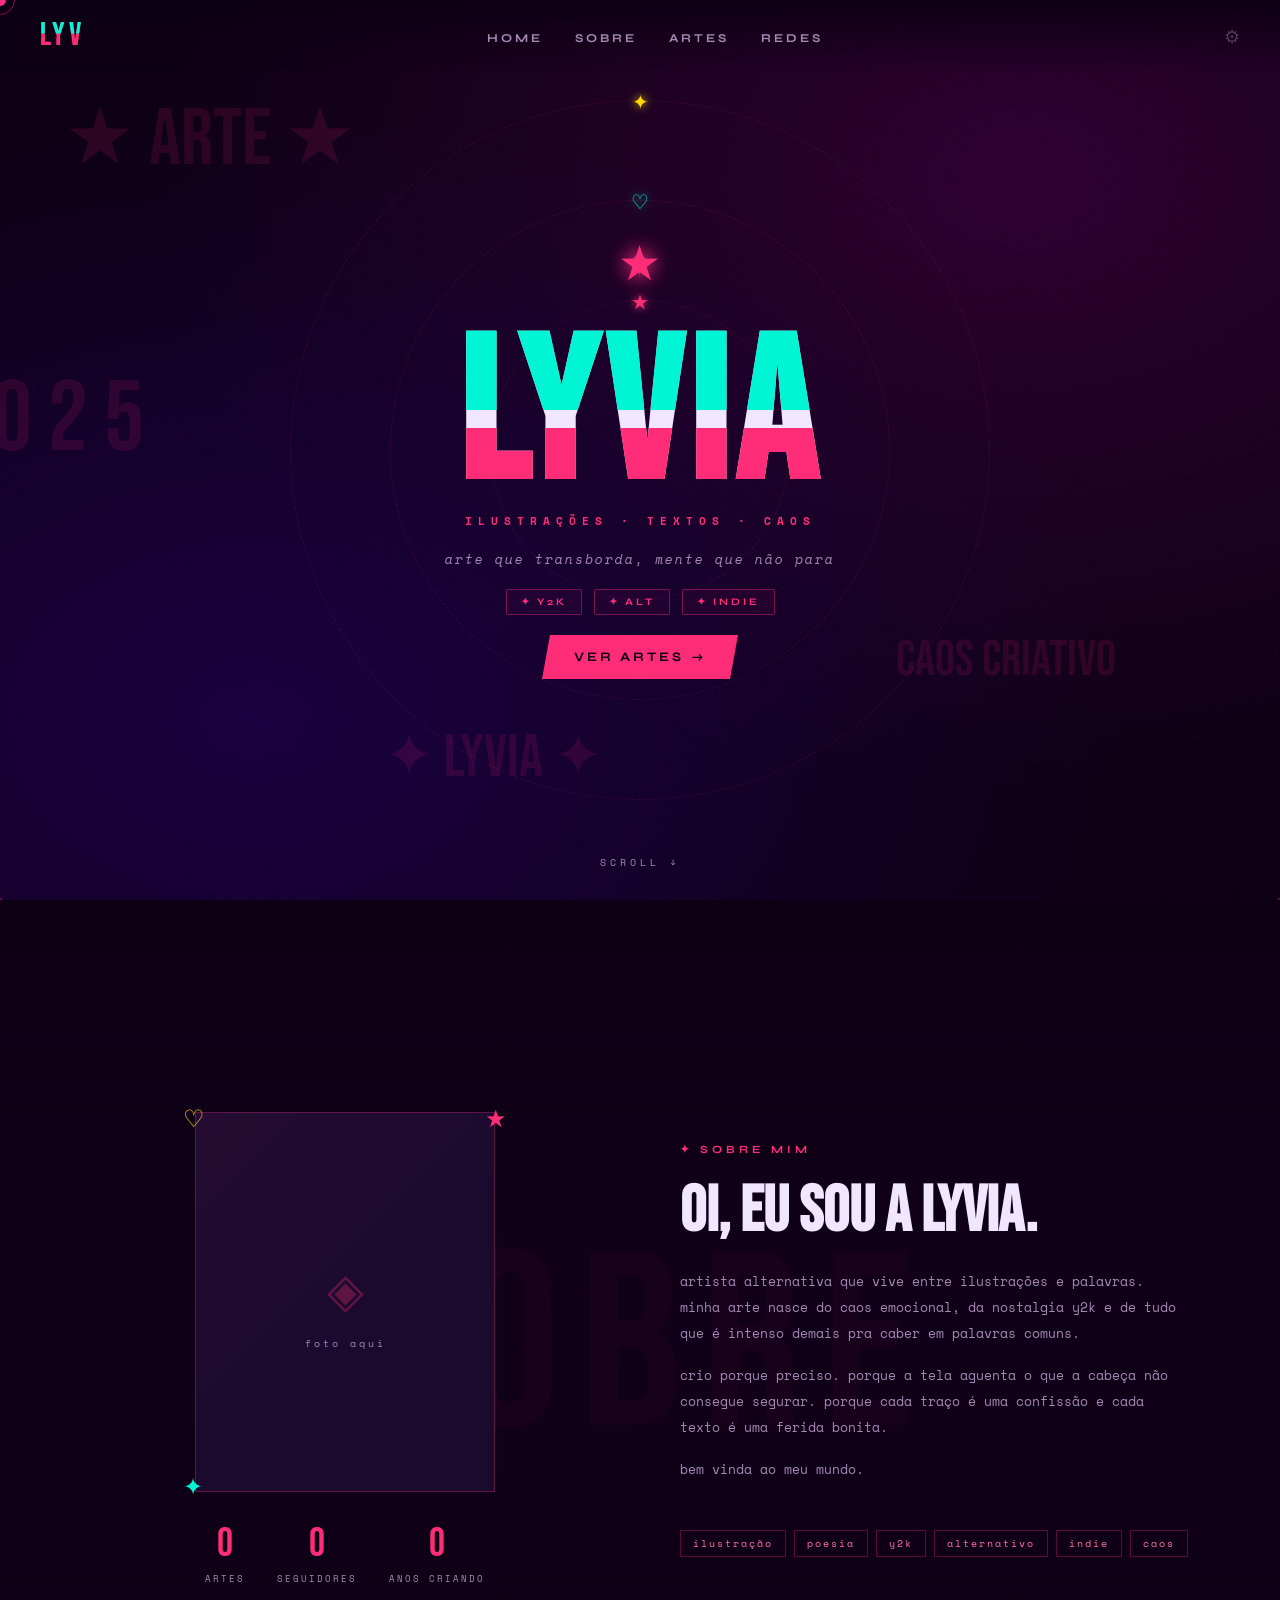
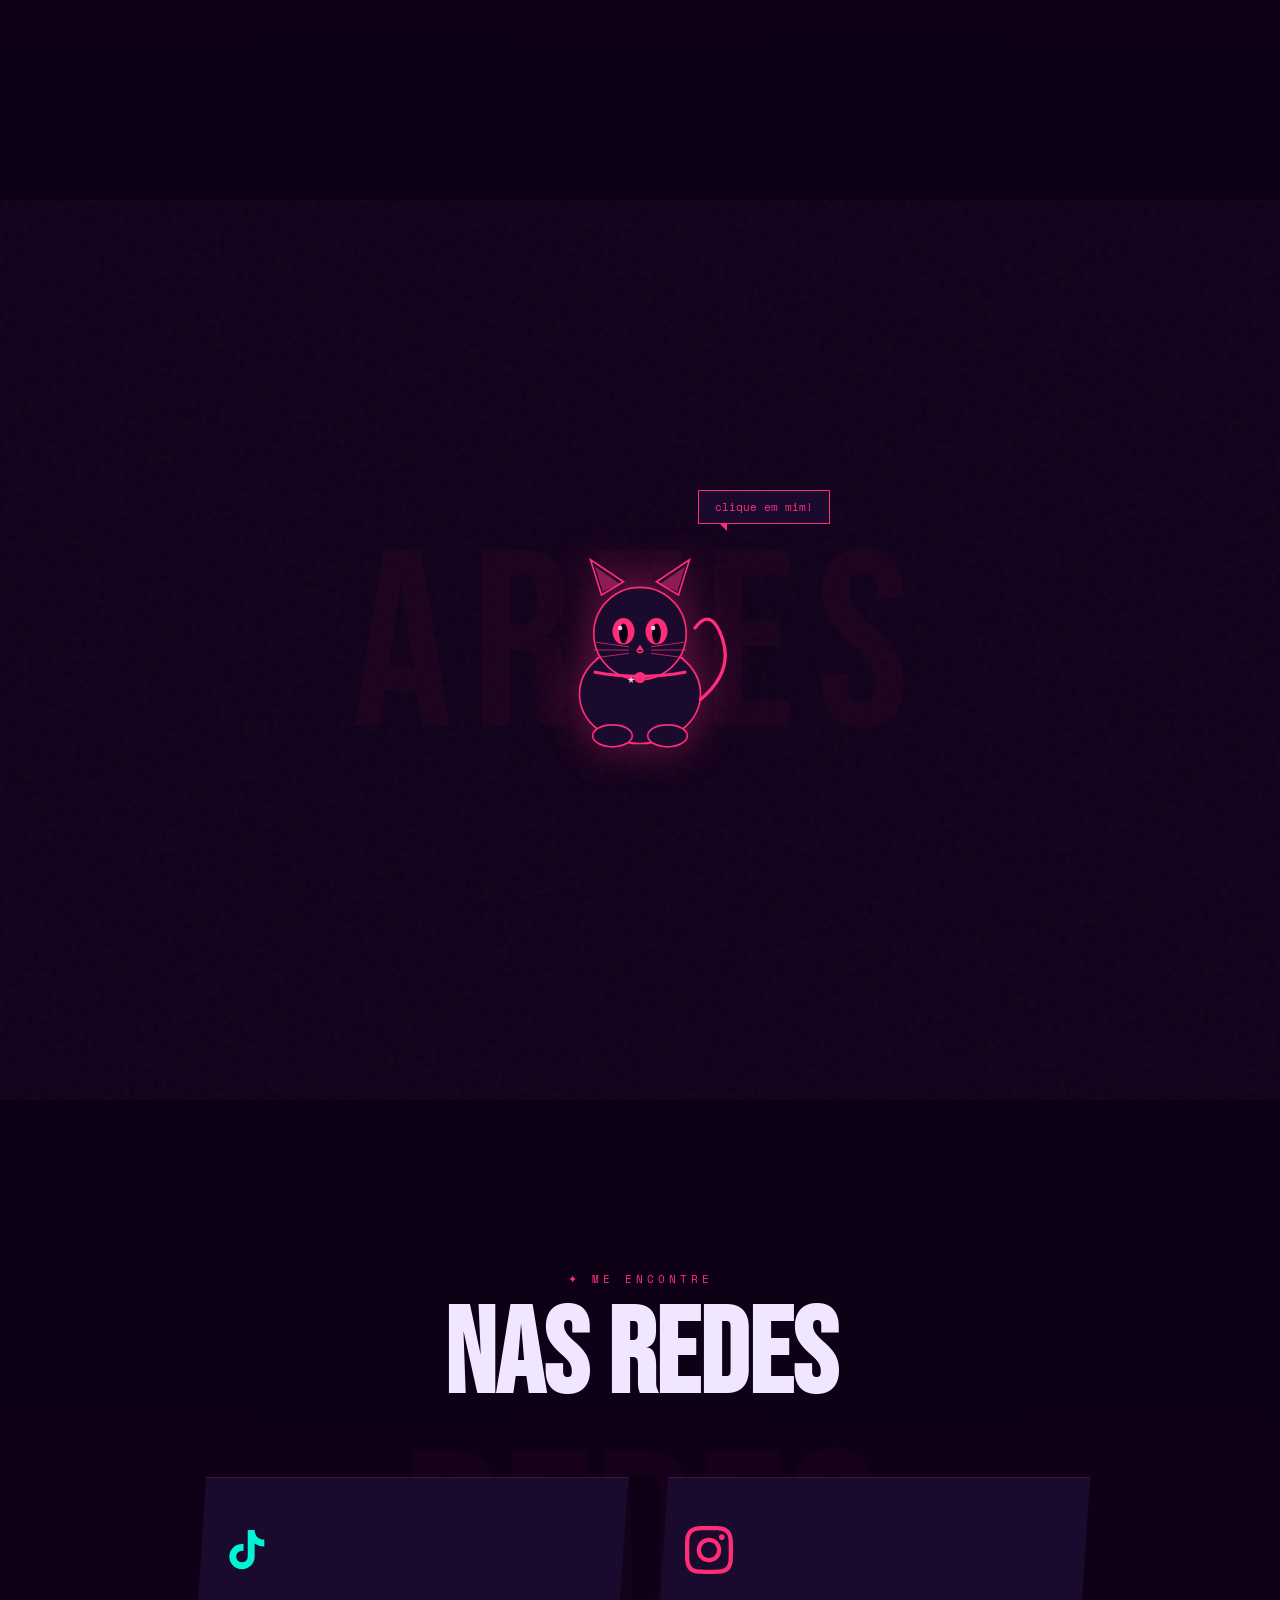
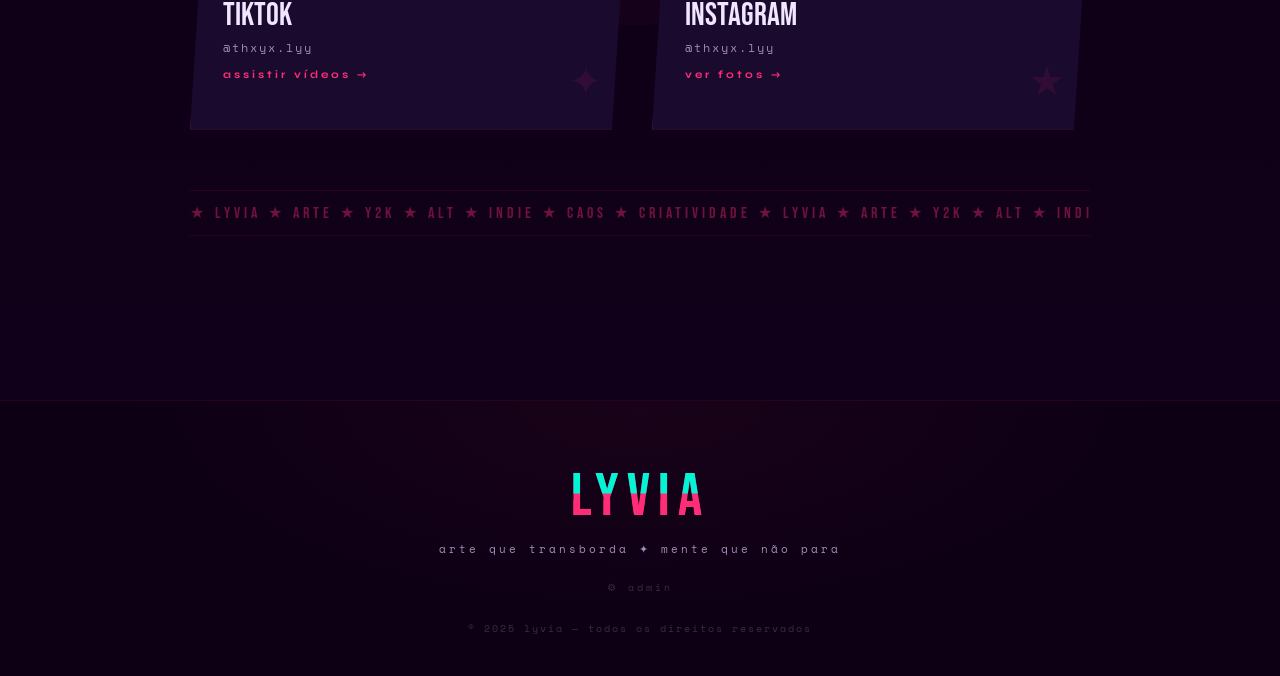
==== index.html @ 0cc4ae51 "Add files via upload" ====
<!DOCTYPE html>
<html lang="pt-BR">
<head>
  <meta charset="UTF-8" />
  <meta name="viewport" content="width=device-width, initial-scale=1.0" />
  <title>LYVIA — arte que sangra</title>
  <link rel="preconnect" href="https://fonts.googleapis.com" />
  <link href="https://fonts.googleapis.com/css2?family=Bebas+Neue&family=Space+Mono:ital,wght@0,400;0,700;1,400&family=Syne:wght@400;700;800&display=swap" rel="stylesheet" />
  <link rel="stylesheet" href="style.css" />
</head>
<body>

<!-- CURSOR CUSTOM -->
<div class="cursor" id="cursor"></div>
<div class="cursor-trail" id="cursorTrail"></div>

<!-- LOADING SCREEN -->
<div class="loader" id="loader">
  <div class="loader-glitch" data-text="LYVIA">LYVIA</div>
  <div class="loader-bar"><div class="loader-fill" id="loaderFill"></div></div>
  <p class="loader-sub">carregando o caos...</p>
</div>

<!-- NAV -->
<nav class="nav" id="nav">
  <a class="nav-logo glitch-text" data-text="LYV" href="#home">LYV</a>
  <ul class="nav-links">
    <li><a href="#home" class="nav-link">HOME</a></li>
    <li><a href="#sobre" class="nav-link">SOBRE</a></li>
    <li><a href="#artes" class="nav-link">ARTES</a></li>
    <li><a href="#redes" class="nav-link">REDES</a></li>
  </ul>
  <a href="admin.html" class="nav-admin">⚙</a>
</nav>

<!-- HOME SECTION -->
<section class="section home" id="home">
  <canvas id="bgCanvas"></canvas>

  <div class="home-noise"></div>

  <div class="floating-text ft1">★ arte ★</div>
  <div class="floating-text ft2">caos criativo</div>
  <div class="floating-text ft3">2 0 2 5</div>
  <div class="floating-text ft4">✦ lyvia ✦</div>

  <div class="home-center">
    <div class="star-3d" id="star3d">
      <div class="star-face f1">★</div>
      <div class="star-face f2">✦</div>
      <div class="star-face f3">✧</div>
      <div class="star-face f4">✩</div>
    </div>
    <h1 class="home-title">
      <span class="ht-line1 glitch-text" data-text="LYVIA">LYVIA</span>
      <span class="ht-sub">ilustrações · textos · caos</span>
    </h1>
    <p class="home-tagline">arte que transborda, mente que não para</p>
    <div class="home-badges">
      <span class="badge">✦ Y2K</span>
      <span class="badge">✦ ALT</span>
      <span class="badge">✦ INDIE</span>
    </div>
    <a href="#artes" class="btn-main">VER ARTES <span>→</span></a>
  </div>

  <!-- 3D orbiting elements -->
  <div class="orbit-system" id="orbitSystem">
    <div class="orbit orbit1">
      <div class="orbit-item oi1">★</div>
    </div>
    <div class="orbit orbit2">
      <div class="orbit-item oi2">♡</div>
    </div>
    <div class="orbit orbit3">
      <div class="orbit-item oi3">✦</div>
    </div>
  </div>

  <div class="scroll-hint">SCROLL ↓</div>
</section>

<!-- SOBRE SECTION -->
<section class="section sobre" id="sobre">
  <div class="sobre-bg-text">SOBRE</div>

  <div class="sobre-container">
    <div class="sobre-img-side">
      <div class="sobre-frame">
        <div class="sobre-photo-placeholder">
          <div class="photo-glitch">
            <div class="pg-line"></div>
            <div class="pg-line"></div>
            <div class="pg-line"></div>
          </div>
          <span class="photo-icon">◈</span>
          <p class="photo-label">foto aqui</p>
        </div>
        <div class="sobre-frame-deco deco1">★</div>
        <div class="sobre-frame-deco deco2">✦</div>
        <div class="sobre-frame-deco deco3">♡</div>
      </div>
      <div class="sobre-stats">
        <div class="stat-item">
          <span class="stat-n" id="statArtes">0</span>
          <span class="stat-l">artes</span>
        </div>
        <div class="stat-item">
          <span class="stat-n" id="statSeguidores">0</span>
          <span class="stat-l">seguidores</span>
        </div>
        <div class="stat-item">
          <span class="stat-n" id="statAnos">0</span>
          <span class="stat-l">anos criando</span>
        </div>
      </div>
    </div>

    <div class="sobre-text-side">
      <div class="sobre-tag">✦ SOBRE MIM</div>
      <h2 class="sobre-title" id="sobreTitle">oi, eu sou a Lyvia.</h2>
      <div class="sobre-content" id="sobreContent">
        <p>artista alternativa que vive entre ilustrações e palavras. minha arte nasce do caos emocional, da nostalgia y2k e de tudo que é intenso demais pra caber em palavras comuns.</p>
        <p>crio porque preciso. porque a tela aguenta o que a cabeça não consegue segurar. porque cada traço é uma confissão e cada texto é uma ferida bonita.</p>
        <p>bem vinda ao meu mundo.</p>
      </div>

      <div class="sobre-tags-list">
        <span class="sobre-tag-item">ilustração</span>
        <span class="sobre-tag-item">poesia</span>
        <span class="sobre-tag-item">y2k</span>
        <span class="sobre-tag-item">alternativo</span>
        <span class="sobre-tag-item">indie</span>
        <span class="sobre-tag-item">caos</span>
      </div>
    </div>
  </div>
</section>

<!-- ARTES SECTION -->
<section class="section artes" id="artes">
  <div class="artes-noise"></div>

  <!-- CAT GATE -->
  <div class="cat-gate" id="catGate">
    <div class="cat-bg-text">ARTES</div>
    <div class="cat-scene">
      <div class="cat-wrapper" id="catWrapper">
        <!-- 3D CAT SVG -->
        <div class="cat-3d" id="cat3d">
          <svg class="cat-svg" viewBox="0 0 200 200" fill="none" xmlns="http://www.w3.org/2000/svg">
            <!-- Body -->
            <ellipse cx="100" cy="140" rx="55" ry="45" fill="#1a0a2e" stroke="#ff2d78" stroke-width="1.5"/>
            <!-- Head -->
            <circle cx="100" cy="85" r="42" fill="#1a0a2e" stroke="#ff2d78" stroke-width="1.5"/>
            <!-- Left ear -->
            <polygon points="65,50 55,18 85,38" fill="#1a0a2e" stroke="#ff2d78" stroke-width="1.5"/>
            <polygon points="66,47 59,24 82,40" fill="#ff2d78" opacity="0.5"/>
            <!-- Right ear -->
            <polygon points="135,50 145,18 115,38" fill="#1a0a2e" stroke="#ff2d78" stroke-width="1.5"/>
            <polygon points="134,47 141,24 118,40" fill="#ff2d78" opacity="0.5"/>
            <!-- Eyes -->
            <ellipse cx="85" cy="83" rx="10" ry="12" fill="#ff2d78"/>
            <ellipse cx="115" cy="83" rx="10" ry="12" fill="#ff2d78"/>
            <ellipse cx="85" cy="85" rx="4" ry="9" fill="#0d0014"/>
            <ellipse cx="115" cy="85" rx="4" ry="9" fill="#0d0014"/>
            <circle cx="82" cy="80" r="2" fill="white" opacity="0.8"/>
            <circle cx="112" cy="80" r="2" fill="white" opacity="0.8"/>
            <!-- Nose -->
            <polygon points="100,95 97,100 103,100" fill="#ff2d78"/>
            <!-- Mouth -->
            <path d="M97,100 Q100,105 103,100" stroke="#ff2d78" stroke-width="1.5" fill="none"/>
            <!-- Whiskers left -->
            <line x1="60" y1="93" x2="90" y2="97" stroke="#ff2d78" stroke-width="1" opacity="0.7"/>
            <line x1="58" y1="100" x2="90" y2="100" stroke="#ff2d78" stroke-width="1" opacity="0.7"/>
            <line x1="60" y1="107" x2="90" y2="103" stroke="#ff2d78" stroke-width="1" opacity="0.7"/>
            <!-- Whiskers right -->
            <line x1="140" y1="93" x2="110" y2="97" stroke="#ff2d78" stroke-width="1" opacity="0.7"/>
            <line x1="142" y1="100" x2="110" y2="100" stroke="#ff2d78" stroke-width="1" opacity="0.7"/>
            <line x1="140" y1="107" x2="110" y2="103" stroke="#ff2d78" stroke-width="1" opacity="0.7"/>
            <!-- Paws -->
            <ellipse cx="75" cy="178" rx="18" ry="10" fill="#1a0a2e" stroke="#ff2d78" stroke-width="1.5"/>
            <ellipse cx="125" cy="178" rx="18" ry="10" fill="#1a0a2e" stroke="#ff2d78" stroke-width="1.5"/>
            <!-- Tail -->
            <path d="M155,145 Q185,120 175,90 Q165,60 150,80" stroke="#ff2d78" stroke-width="3" fill="none" stroke-linecap="round"/>
            <!-- Collar -->
            <path d="M58,120 Q100,128 142,120" stroke="#ff2d78" stroke-width="3" fill="none"/>
            <circle cx="100" cy="125" r="5" fill="#ff2d78"/>
            <!-- Star decoration -->
            <text x="88" y="130" fill="white" font-size="8" opacity="0.8">★</text>
          </svg>
          <!-- Glow rings -->
          <div class="cat-glow-ring r1"></div>
          <div class="cat-glow-ring r2"></div>
        </div>

        <div class="cat-speech" id="catSpeech">
          <span>clique em mim!</span>
        </div>
      </div>

      <div class="cat-particles" id="catParticles"></div>
    </div>

    <!-- Options popup -->
    <div class="cat-options" id="catOptions">
      <button class="cat-opt-btn" onclick="showGallery('ilustracoes')">
        <span class="cob-icon">🎨</span>
        <span class="cob-label">ILUSTRAÇÕES</span>
      </button>
      <button class="cat-opt-btn" onclick="showGallery('textos')">
        <span class="cob-icon">✍️</span>
        <span class="cob-label">TEXTOS</span>
      </button>
    </div>
  </div>

  <!-- GALLERY VIEW -->
  <div class="gallery-view" id="galleryView" style="display:none">
    <div class="gallery-header">
      <button class="back-btn" onclick="hideFallery()">← VOLTAR</button>
      <h2 class="gallery-title" id="galleryTitle">ILUSTRAÇÕES</h2>
      <div class="gallery-filter">
        <button class="gf-btn active" onclick="filterGallery('all', this)">TODOS</button>
        <button class="gf-btn" onclick="filterGallery('recente', this)">RECENTES</button>
      </div>
    </div>
    <div class="gallery-grid" id="galleryGrid"></div>
  </div>
</section>

<!-- LIGHTBOX -->
<div class="lightbox" id="lightbox" onclick="closeLightbox()">
  <div class="lb-content" onclick="event.stopPropagation()">
    <button class="lb-close" onclick="closeLightbox()">✕</button>
    <div class="lb-img-wrap">
      <img id="lbImg" src="" alt="" />
      <div class="lb-img-placeholder" id="lbPlaceholder">
        <span>✦</span>
      </div>
    </div>
    <div class="lb-info">
      <h3 id="lbTitle">Título</h3>
      <p id="lbDesc">Descrição</p>
    </div>
  </div>
</div>

<!-- TEXT MODAL -->
<div class="text-modal" id="textModal">
  <div class="tm-content">
    <button class="tm-close" onclick="closeTextModal()">✕</button>
    <div class="tm-header">
      <span class="tm-tag">✦ TEXTO</span>
      <h3 id="tmTitle">Título</h3>
    </div>
    <div class="tm-body" id="tmBody"></div>
  </div>
</div>

<!-- REDES SECTION -->
<section class="section redes" id="redes">
  <div class="redes-bg-text">REDES</div>

  <div class="redes-container">
    <div class="redes-header">
      <span class="redes-tag">✦ ME ENCONTRE</span>
      <h2 class="redes-title">nas redes</h2>
    </div>

    <div class="redes-cards">
      <!-- TikTok -->
      <a href="https://tiktok.com/@thxyx.lyy" target="_blank" class="rede-card tiktok-card">
        <div class="rc-bg-anim"></div>
        <div class="rc-icon">
          <svg viewBox="0 0 24 24" fill="currentColor" width="48" height="48">
            <path d="M19.59 6.69a4.83 4.83 0 01-3.77-4.25V2h-3.45v13.67a2.89 2.89 0 01-2.88 2.5 2.89 2.89 0 01-2.89-2.89 2.89 2.89 0 012.89-2.89c.28 0 .54.04.79.1V9.01a6.33 6.33 0 00-.79-.05 6.34 6.34 0 00-6.34 6.34 6.34 6.34 0 006.34 6.34 6.34 6.34 0 006.33-6.34V8.69a8.27 8.27 0 004.83 1.56V6.79a4.85 4.85 0 01-1.06-.1z"/>
          </svg>
        </div>
        <div class="rc-info">
          <span class="rc-platform">TikTok</span>
          <span class="rc-handle">@thxyx.lyy</span>
          <span class="rc-cta">assistir vídeos →</span>
        </div>
        <div class="rc-deco">✦</div>
      </a>

      <!-- Instagram -->
      <a href="https://instagram.com/thxyx.lyy" target="_blank" class="rede-card instagram-card">
        <div class="rc-bg-anim"></div>
        <div class="rc-icon">
          <svg viewBox="0 0 24 24" fill="currentColor" width="48" height="48">
            <path d="M12 2.163c3.204 0 3.584.012 4.85.07 3.252.148 4.771 1.691 4.919 4.919.058 1.265.069 1.645.069 4.849 0 3.205-.012 3.584-.069 4.849-.149 3.225-1.664 4.771-4.919 4.919-1.266.058-1.644.07-4.85.07-3.204 0-3.584-.012-4.849-.07-3.26-.149-4.771-1.699-4.919-4.92-.058-1.265-.07-1.644-.07-4.849 0-3.204.013-3.583.07-4.849.149-3.227 1.664-4.771 4.919-4.919 1.266-.057 1.645-.069 4.849-.069zm0-2.163c-3.259 0-3.667.014-4.947.072-4.358.2-6.78 2.618-6.98 6.98-.059 1.281-.073 1.689-.073 4.948 0 3.259.014 3.668.072 4.948.2 4.358 2.618 6.78 6.98 6.98 1.281.058 1.689.072 4.948.072 3.259 0 3.668-.014 4.948-.072 4.354-.2 6.782-2.618 6.979-6.98.059-1.28.073-1.689.073-4.948 0-3.259-.014-3.667-.072-4.947-.196-4.354-2.617-6.78-6.979-6.98-1.281-.059-1.69-.073-4.949-.073zm0 5.838c-3.403 0-6.162 2.759-6.162 6.162s2.759 6.163 6.162 6.163 6.162-2.759 6.162-6.163c0-3.403-2.759-6.162-6.162-6.162zm0 10.162c-2.209 0-4-1.79-4-4 0-2.209 1.791-4 4-4s4 1.791 4 4c0 2.21-1.791 4-4 4zm6.406-11.845c-.796 0-1.441.645-1.441 1.44s.645 1.44 1.441 1.44c.795 0 1.439-.645 1.439-1.44s-.644-1.44-1.439-1.44z"/>
          </svg>
        </div>
        <div class="rc-info">
          <span class="rc-platform">Instagram</span>
          <span class="rc-handle">@thxyx.lyy</span>
          <span class="rc-cta">ver fotos →</span>
        </div>
        <div class="rc-deco">★</div>
      </a>
    </div>

    <div class="redes-marquee">
      <div class="marquee-track">
        <span>★ LYVIA ★ ARTE ★ Y2K ★ ALT ★ INDIE ★ CAOS ★ CRIATIVIDADE ★ LYVIA ★ ARTE ★ Y2K ★ ALT ★ INDIE ★ CAOS ★ CRIATIVIDADE ★ LYVIA ★ ARTE ★ Y2K ★ ALT ★</span>
      </div>
    </div>
  </div>
</section>

<!-- FOOTER -->
<footer class="footer">
  <div class="footer-content">
    <div class="footer-logo glitch-text" data-text="LYVIA">LYVIA</div>
    <p class="footer-sub">arte que transborda ✦ mente que não para</p>
    <div class="footer-links">
      <a href="admin.html" class="footer-admin-link">⚙ admin</a>
    </div>
    <p class="footer-copy">© 2025 lyvia — todos os direitos reservados</p>
  </div>
  <div class="footer-noise"></div>
</footer>

<script src="script.js"></script>
</body>
</html>
---- style.css ----
/* ============================
   LYVIA — Y2K ALT ARTIST SITE
   ============================ */

:root {
  --pink: #ff2d78;
  --pink-light: #ff6fa8;
  --purple: #7c3aed;
  --purple-dark: #4c1d95;
  --bg: #0d0014;
  --bg2: #110019;
  --bg3: #1a0a2e;
  --text: #f0e6ff;
  --text-dim: #a58ab5;
  --accent: #00f5d4;
  --yellow: #ffd700;
  --white: #ffffff;
  --font-display: 'Bebas Neue', sans-serif;
  --font-body: 'Space Mono', monospace;
  --font-ui: 'Syne', sans-serif;
}

*, *::before, *::after { box-sizing: border-box; margin: 0; padding: 0; }

html { scroll-behavior: smooth; }

body {
  background: var(--bg);
  color: var(--text);
  font-family: var(--font-body);
  overflow-x: hidden;
  cursor: none;
}

/* ===== CUSTOM CURSOR ===== */
.cursor {
  width: 12px; height: 12px;
  background: var(--pink);
  border-radius: 50%;
  position: fixed; top: 0; left: 0;
  pointer-events: none;
  z-index: 9999;
  transform: translate(-50%, -50%);
  transition: transform 0.1s, background 0.2s;
  mix-blend-mode: screen;
}
.cursor-trail {
  width: 30px; height: 30px;
  border: 1px solid var(--pink);
  border-radius: 50%;
  position: fixed; top: 0; left: 0;
  pointer-events: none;
  z-index: 9998;
  transform: translate(-50%, -50%);
  transition: left 0.12s ease, top 0.12s ease;
  opacity: 0.5;
}
body:hover .cursor { transform: translate(-50%, -50%) scale(1); }
a:hover ~ .cursor, button:hover ~ .cursor { transform: translate(-50%, -50%) scale(2); }

/* ===== LOADER ===== */
.loader {
  position: fixed; inset: 0;
  background: var(--bg);
  z-index: 10000;
  display: flex; flex-direction: column;
  align-items: center; justify-content: center;
  gap: 24px;
  transition: opacity 0.6s ease, visibility 0.6s ease;
}
.loader.hidden { opacity: 0; visibility: hidden; }
.loader-glitch {
  font-family: var(--font-display);
  font-size: clamp(60px, 15vw, 140px);
  color: var(--pink);
  position: relative;
  animation: loaderPulse 1s ease-in-out infinite alternate;
}
@keyframes loaderPulse {
  from { text-shadow: 0 0 20px var(--pink), 0 0 60px var(--pink); }
  to { text-shadow: 0 0 40px var(--pink), 0 0 100px var(--pink), 0 0 200px var(--purple); }
}
.loader-bar {
  width: 200px; height: 2px;
  background: rgba(255,45,120,0.2);
  border-radius: 2px; overflow: hidden;
}
.loader-fill {
  height: 100%; width: 0%;
  background: var(--pink);
  box-shadow: 0 0 10px var(--pink);
  transition: width 0.05s;
}
.loader-sub {
  font-family: var(--font-body);
  font-size: 11px;
  color: var(--text-dim);
  letter-spacing: 3px;
  text-transform: uppercase;
}

/* ===== NAV ===== */
.nav {
  position: fixed; top: 0; left: 0; right: 0;
  z-index: 1000;
  display: flex; align-items: center; justify-content: space-between;
  padding: 16px 40px;
  background: linear-gradient(180deg, rgba(13,0,20,0.95) 0%, transparent 100%);
  backdrop-filter: blur(10px);
  transition: background 0.3s;
}
.nav.scrolled { background: rgba(13,0,20,0.98); border-bottom: 1px solid rgba(255,45,120,0.15); }
.nav-logo {
  font-family: var(--font-display);
  font-size: 32px;
  color: var(--pink);
  text-decoration: none;
  letter-spacing: 4px;
}
.nav-links { display: flex; gap: 32px; list-style: none; }
.nav-link {
  font-family: var(--font-ui);
  font-size: 12px;
  font-weight: 700;
  letter-spacing: 3px;
  color: var(--text-dim);
  text-decoration: none;
  transition: color 0.2s;
  position: relative;
}
.nav-link::after {
  content: '';
  position: absolute; bottom: -4px; left: 0; right: 100%;
  height: 1px; background: var(--pink);
  transition: right 0.3s;
}
.nav-link:hover { color: var(--pink); }
.nav-link:hover::after { right: 0; }
.nav-admin {
  font-size: 18px; color: var(--text-dim);
  text-decoration: none; opacity: 0.4;
  transition: opacity 0.2s, color 0.2s;
}
.nav-admin:hover { opacity: 1; color: var(--pink); }

/* ===== GLITCH TEXT ===== */
.glitch-text {
  position: relative;
}
.glitch-text::before, .glitch-text::after {
  content: attr(data-text);
  position: absolute; top: 0; left: 0;
  width: 100%; height: 100%;
}
.glitch-text::before {
  color: var(--accent);
  animation: glitch1 3s infinite;
  clip-path: polygon(0 0, 100% 0, 100% 45%, 0 45%);
}
.glitch-text::after {
  color: var(--pink);
  animation: glitch2 3s infinite;
  clip-path: polygon(0 55%, 100% 55%, 100% 100%, 0 100%);
}
@keyframes glitch1 {
  0%, 90%, 100% { transform: translate(0); opacity: 0; }
  91% { transform: translate(-3px, 1px); opacity: 1; }
  93% { transform: translate(3px, -1px); opacity: 1; }
  95% { transform: translate(0); opacity: 0; }
}
@keyframes glitch2 {
  0%, 88%, 100% { transform: translate(0); opacity: 0; }
  89% { transform: translate(3px, 2px); opacity: 1; }
  91% { transform: translate(-3px, -1px); opacity: 1; }
  93% { transform: translate(0); opacity: 0; }
}

/* ===== SECTIONS ===== */
.section {
  min-height: 100vh;
  position: relative;
  overflow: hidden;
}

/* ===== HOME ===== */
.home {
  display: flex; align-items: center; justify-content: center;
  flex-direction: column;
  background: radial-gradient(ellipse at 20% 80%, #1a0040 0%, transparent 60%),
              radial-gradient(ellipse at 80% 20%, #2d0030 0%, transparent 60%),
              var(--bg);
}
#bgCanvas {
  position: absolute; inset: 0;
  width: 100%; height: 100%;
  opacity: 0.3;
}
.home-noise {
  position: absolute; inset: 0;
  background-image: url("data:image/svg+xml,%3Csvg viewBox='0 0 256 256' xmlns='http://www.w3.org/2000/svg'%3E%3Cfilter id='noise'%3E%3CfeTurbulence type='fractalNoise' baseFrequency='0.9' numOctaves='4' stitchTiles='stitch'/%3E%3C/filter%3E%3Crect width='100%25' height='100%25' filter='url(%23noise)' opacity='0.05'/%3E%3C/svg%3E");
  opacity: 0.15; pointer-events: none;
}
.floating-text {
  position: absolute;
  font-family: var(--font-display);
  color: rgba(255,45,120,0.12);
  pointer-events: none;
  animation: floatDrift linear infinite;
  white-space: nowrap;
}
.ft1 { font-size: 80px; top: 10%; left: 5%; animation-duration: 20s; }
.ft2 { font-size: 50px; top: 70%; left: 70%; animation-duration: 25s; animation-delay: -8s; }
.ft3 { font-size: 100px; top: 40%; left: -5%; animation-duration: 30s; animation-delay: -15s; }
.ft4 { font-size: 60px; top: 80%; left: 30%; animation-duration: 22s; animation-delay: -5s; }
@keyframes floatDrift {
  0% { transform: translateY(0px) rotate(0deg); opacity: 0.08; }
  50% { transform: translateY(-30px) rotate(3deg); opacity: 0.15; }
  100% { transform: translateY(0px) rotate(0deg); opacity: 0.08; }
}

.home-center {
  position: relative; z-index: 2;
  text-align: center;
  display: flex; flex-direction: column; align-items: center; gap: 20px;
}

/* 3D Star */
.star-3d {
  width: 80px; height: 80px;
  position: relative;
  margin-bottom: 8px;
  transform-style: preserve-3d;
  animation: spinStar 8s linear infinite;
}
@keyframes spinStar {
  from { transform: rotateY(0deg) rotateX(15deg); }
  to { transform: rotateY(360deg) rotateX(15deg); }
}
.star-face {
  position: absolute; inset: 0;
  display: flex; align-items: center; justify-content: center;
  font-size: 48px;
  color: var(--pink);
  text-shadow: 0 0 20px var(--pink);
}
.f1 { transform: translateZ(20px); }
.f2 { transform: rotateY(90deg) translateZ(20px); font-size: 36px; color: var(--accent); }
.f3 { transform: rotateY(180deg) translateZ(20px); font-size: 42px; color: var(--purple); }
.f4 { transform: rotateY(270deg) translateZ(20px); font-size: 32px; color: var(--yellow); }

.home-title {
  display: flex; flex-direction: column; align-items: center; gap: 4px;
}
.ht-line1 {
  font-family: var(--font-display);
  font-size: clamp(80px, 18vw, 200px);
  line-height: 0.9;
  color: var(--text);
  letter-spacing: 8px;
  display: block;
}
.ht-sub {
  font-family: var(--font-body);
  font-size: 11px;
  color: var(--pink);
  letter-spacing: 6px;
  text-transform: uppercase;
}
.home-tagline {
  font-family: var(--font-body);
  font-size: 13px;
  color: var(--text-dim);
  font-style: italic;
  letter-spacing: 2px;
}
.home-badges { display: flex; gap: 12px; flex-wrap: wrap; justify-content: center; }
.badge {
  font-family: var(--font-ui);
  font-size: 10px;
  font-weight: 700;
  letter-spacing: 3px;
  padding: 6px 14px;
  border: 1px solid rgba(255,45,120,0.4);
  color: var(--pink);
  border-radius: 2px;
  background: rgba(255,45,120,0.05);
}

.btn-main {
  display: inline-flex; align-items: center; gap: 8px;
  font-family: var(--font-ui);
  font-size: 13px; font-weight: 700;
  letter-spacing: 3px;
  color: var(--bg);
  background: var(--pink);
  padding: 14px 32px;
  text-decoration: none;
  border: none;
  cursor: pointer;
  position: relative;
  overflow: hidden;
  transition: transform 0.2s, box-shadow 0.2s;
  clip-path: polygon(8px 0%, 100% 0%, calc(100% - 8px) 100%, 0% 100%);
}
.btn-main::before {
  content: '';
  position: absolute; inset: 0;
  background: var(--accent);
  transform: translateX(-101%);
  transition: transform 0.3s ease;
}
.btn-main:hover { transform: translateY(-2px); box-shadow: 0 8px 30px rgba(255,45,120,0.4); }
.btn-main:hover::before { transform: translateX(0); }
.btn-main span, .btn-main > * { position: relative; z-index: 1; }

/* Orbit system */
.orbit-system {
  position: absolute; inset: 0;
  pointer-events: none;
  display: flex; align-items: center; justify-content: center;
}
.orbit {
  position: absolute;
  border: 1px dashed rgba(255,45,120,0.15);
  border-radius: 50%;
  animation: orbitSpin linear infinite;
}
.orbit1 { width: 300px; height: 300px; animation-duration: 15s; }
.orbit2 { width: 500px; height: 500px; animation-duration: 25s; animation-direction: reverse; }
.orbit3 { width: 700px; height: 700px; animation-duration: 35s; }
@keyframes orbitSpin { from { transform: rotate(0deg); } to { transform: rotate(360deg); } }
.orbit-item {
  position: absolute; top: 0; left: 50%;
  transform: translateX(-50%) translateY(-50%);
  font-size: 20px; color: var(--pink);
  text-shadow: 0 0 10px var(--pink);
}
.oi2 { color: var(--accent); text-shadow: 0 0 10px var(--accent); }
.oi3 { color: var(--yellow); text-shadow: 0 0 10px var(--yellow); }

.scroll-hint {
  position: absolute; bottom: 30px; left: 50%;
  transform: translateX(-50%);
  font-family: var(--font-body);
  font-size: 10px;
  color: var(--text-dim);
  letter-spacing: 4px;
  animation: scrollBounce 2s ease-in-out infinite;
  z-index: 2;
}
@keyframes scrollBounce {
  0%, 100% { transform: translateX(-50%) translateY(0); }
  50% { transform: translateX(-50%) translateY(8px); }
}

/* ===== SOBRE ===== */
.sobre {
  background: linear-gradient(180deg, var(--bg) 0%, var(--bg2) 50%, var(--bg) 100%);
  display: flex; align-items: center; justify-content: center;
  padding: 120px 40px;
}
.sobre-bg-text {
  position: absolute;
  font-family: var(--font-display);
  font-size: clamp(100px, 20vw, 250px);
  color: rgba(255,45,120,0.03);
  top: 50%; left: 50%;
  transform: translate(-50%, -50%);
  pointer-events: none;
  white-space: nowrap;
  letter-spacing: 20px;
}
.sobre-container {
  display: grid;
  grid-template-columns: 1fr 1fr;
  gap: 80px;
  max-width: 1100px;
  width: 100%;
  position: relative; z-index: 1;
}
.sobre-img-side { display: flex; flex-direction: column; gap: 32px; align-items: center; }
.sobre-frame {
  position: relative;
  width: 300px; height: 380px;
}
.sobre-photo-placeholder {
  width: 100%; height: 100%;
  border: 1px solid rgba(255,45,120,0.3);
  background: var(--bg3);
  display: flex; flex-direction: column;
  align-items: center; justify-content: center; gap: 12px;
  position: relative; overflow: hidden;
}
.sobre-photo-placeholder::before {
  content: '';
  position: absolute; inset: 0;
  background: linear-gradient(135deg, rgba(255,45,120,0.05) 0%, transparent 60%);
}
.photo-glitch { position: absolute; inset: 0; }
.pg-line {
  position: absolute;
  width: 100%; height: 1px;
  background: var(--pink);
  opacity: 0;
  animation: pgLineSweep 4s ease-in-out infinite;
}
.pg-line:nth-child(1) { animation-delay: 0s; }
.pg-line:nth-child(2) { animation-delay: 1.5s; }
.pg-line:nth-child(3) { animation-delay: 3s; }
@keyframes pgLineSweep {
  0% { top: -2px; opacity: 0; }
  10% { opacity: 0.6; }
  90% { opacity: 0.1; }
  100% { top: 102%; opacity: 0; }
}
.photo-icon { font-size: 48px; color: rgba(255,45,120,0.3); position: relative; z-index: 1; }
.photo-label { font-family: var(--font-body); font-size: 10px; color: var(--text-dim); letter-spacing: 3px; position: relative; z-index: 1; }
.sobre-frame-deco {
  position: absolute;
  font-size: 24px; color: var(--pink);
  animation: decoBounce 3s ease-in-out infinite;
}
.deco1 { top: -12px; right: -12px; animation-delay: 0s; }
.deco2 { bottom: -12px; left: -12px; animation-delay: 1s; color: var(--accent); }
.deco3 { top: -12px; left: -12px; animation-delay: 2s; color: var(--yellow); }
@keyframes decoBounce {
  0%, 100% { transform: translateY(0) rotate(0deg); }
  50% { transform: translateY(-6px) rotate(15deg); }
}
.sobre-stats {
  display: flex; gap: 32px;
}
.stat-item { text-align: center; }
.stat-n {
  display: block;
  font-family: var(--font-display);
  font-size: 40px;
  color: var(--pink);
  line-height: 1;
}
.stat-l {
  font-family: var(--font-body);
  font-size: 9px;
  color: var(--text-dim);
  letter-spacing: 2px;
  text-transform: uppercase;
}

.sobre-text-side {
  display: flex; flex-direction: column;
  justify-content: center; gap: 24px;
}
.sobre-tag {
  font-family: var(--font-ui);
  font-size: 11px; font-weight: 700;
  letter-spacing: 4px;
  color: var(--pink);
  text-transform: uppercase;
}
.sobre-title {
  font-family: var(--font-display);
  font-size: clamp(36px, 5vw, 64px);
  line-height: 1;
  color: var(--text);
}
.sobre-content p {
  font-size: 13px;
  line-height: 2;
  color: var(--text-dim);
  margin-bottom: 16px;
}
.sobre-tags-list {
  display: flex; flex-wrap: wrap; gap: 8px;
  margin-top: 8px;
}
.sobre-tag-item {
  font-family: var(--font-body);
  font-size: 10px;
  padding: 5px 12px;
  border: 1px solid rgba(255,45,120,0.3);
  color: var(--pink-light);
  letter-spacing: 2px;
}

/* ===== ARTES ===== */
.artes {
  background: var(--bg2);
  min-height: 100vh;
  display: flex; align-items: center; justify-content: center;
}
.artes-noise {
  position: absolute; inset: 0;
  background-image: url("data:image/svg+xml,%3Csvg viewBox='0 0 200 200' xmlns='http://www.w3.org/2000/svg'%3E%3Cfilter id='n'%3E%3CfeTurbulence type='fractalNoise' baseFrequency='0.75' numOctaves='4' stitchTiles='stitch'/%3E%3C/filter%3E%3Crect width='100%25' height='100%25' filter='url(%23n)' opacity='0.03'/%3E%3C/svg%3E");
  pointer-events: none;
}

/* CAT GATE */
.cat-gate {
  width: 100%; padding: 80px 40px;
  display: flex; flex-direction: column; align-items: center;
  justify-content: center; gap: 60px;
  position: relative; z-index: 1;
}
.cat-bg-text {
  position: absolute;
  font-family: var(--font-display);
  font-size: clamp(100px, 20vw, 250px);
  color: rgba(255,45,120,0.04);
  top: 50%; left: 50%;
  transform: translate(-50%, -50%);
  pointer-events: none; white-space: nowrap;
  letter-spacing: 20px;
}
.cat-scene {
  position: relative;
  display: flex; align-items: center; justify-content: center;
}
.cat-wrapper {
  position: relative;
  display: flex; flex-direction: column; align-items: center;
  cursor: pointer;
}
.cat-3d {
  position: relative;
  transform-style: preserve-3d;
  animation: catFloat 4s ease-in-out infinite, catRotateIdle 8s ease-in-out infinite;
  transition: transform 0.3s;
  filter: drop-shadow(0 0 20px rgba(255,45,120,0.4));
}
.cat-3d:hover {
  animation: catFloat 4s ease-in-out infinite, catRotateHover 0.5s ease-in-out forwards;
  filter: drop-shadow(0 0 40px rgba(255,45,120,0.8));
}
.cat-svg { width: 220px; height: 220px; display: block; }
@keyframes catFloat {
  0%, 100% { transform: translateY(0px); }
  50% { transform: translateY(-20px); }
}
@keyframes catRotateIdle {
  0%, 100% { transform: rotateY(0deg) translateY(0); }
  25% { transform: rotateY(10deg) translateY(-10px); }
  75% { transform: rotateY(-10deg) translateY(-10px); }
}
@keyframes catRotateHover {
  0% { transform: rotateY(0deg); }
  25% { transform: rotateY(360deg) scale(1.1); }
  100% { transform: rotateY(360deg) scale(1.05); }
}
.cat-glow-ring {
  position: absolute;
  border-radius: 50%;
  border: 1px solid var(--pink);
  top: 50%; left: 50%;
  transform: translate(-50%, -50%);
  opacity: 0;
  animation: ringPulse 3s ease-out infinite;
}
.r1 { width: 240px; height: 240px; animation-delay: 0s; }
.r2 { width: 280px; height: 280px; animation-delay: 1.5s; }
@keyframes ringPulse {
  0% { opacity: 0.5; transform: translate(-50%, -50%) scale(0.8); }
  100% { opacity: 0; transform: translate(-50%, -50%) scale(1.3); }
}
.cat-speech {
  position: absolute; top: -50px; right: -80px;
  background: var(--bg3);
  border: 1px solid var(--pink);
  padding: 8px 16px;
  font-family: var(--font-body);
  font-size: 11px;
  color: var(--pink);
  animation: speechBounce 2s ease-in-out infinite;
  white-space: nowrap;
}
.cat-speech::before {
  content: '';
  position: absolute; bottom: -8px; left: 20px;
  border-left: 8px solid transparent;
  border-right: 0 solid transparent;
  border-top: 8px solid var(--pink);
}
@keyframes speechBounce {
  0%, 100% { transform: translateY(0) rotate(-2deg); }
  50% { transform: translateY(-5px) rotate(2deg); }
}
.cat-particles {
  position: absolute; inset: 0;
  pointer-events: none;
}
.cat-particle {
  position: absolute;
  font-size: 16px;
  animation: particleFloat 1s ease-out forwards;
  pointer-events: none;
}
@keyframes particleFloat {
  0% { opacity: 1; transform: translate(0, 0) scale(1); }
  100% { opacity: 0; transform: translate(var(--tx), var(--ty)) scale(0); }
}

/* CAT OPTIONS */
.cat-options {
  display: none;
  gap: 24px;
  animation: optionsPop 0.5s cubic-bezier(0.175, 0.885, 0.32, 1.275) forwards;
}
.cat-options.visible { display: flex; }
@keyframes optionsPop {
  0% { opacity: 0; transform: scale(0.8) translateY(20px); }
  100% { opacity: 1; transform: scale(1) translateY(0); }
}
.cat-opt-btn {
  display: flex; flex-direction: column; align-items: center; gap: 12px;
  padding: 32px 40px;
  background: var(--bg3);
  border: 1px solid rgba(255,45,120,0.3);
  color: var(--text);
  cursor: pointer;
  font-family: var(--font-ui);
  transition: all 0.3s;
  position: relative; overflow: hidden;
  clip-path: polygon(12px 0%, 100% 0%, calc(100% - 12px) 100%, 0% 100%);
  min-width: 180px;
}
.cat-opt-btn::before {
  content: '';
  position: absolute; inset: 0;
  background: linear-gradient(135deg, rgba(255,45,120,0.1) 0%, transparent 100%);
  opacity: 0;
  transition: opacity 0.3s;
}
.cat-opt-btn:hover { border-color: var(--pink); transform: translateY(-4px); box-shadow: 0 12px 40px rgba(255,45,120,0.3); }
.cat-opt-btn:hover::before { opacity: 1; }
.cob-icon { font-size: 32px; }
.cob-label {
  font-size: 12px; font-weight: 700;
  letter-spacing: 3px; color: var(--pink);
}

/* GALLERY */
.gallery-view {
  width: 100%; padding: 80px 40px;
  max-width: 1200px; margin: 0 auto;
  position: relative; z-index: 1;
}
.gallery-header {
  display: flex; align-items: center; gap: 24px;
  margin-bottom: 48px; flex-wrap: wrap;
}
.back-btn {
  font-family: var(--font-body);
  font-size: 12px;
  color: var(--pink);
  background: none; border: 1px solid rgba(255,45,120,0.3);
  padding: 8px 16px; cursor: pointer;
  letter-spacing: 2px;
  transition: all 0.2s;
}
.back-btn:hover { background: rgba(255,45,120,0.1); }
.gallery-title {
  font-family: var(--font-display);
  font-size: clamp(32px, 6vw, 72px);
  color: var(--text);
  flex: 1;
}
.gallery-filter { display: flex; gap: 8px; }
.gf-btn {
  font-family: var(--font-body);
  font-size: 10px; letter-spacing: 2px;
  padding: 6px 14px;
  background: none; border: 1px solid rgba(255,45,120,0.2);
  color: var(--text-dim); cursor: pointer;
  transition: all 0.2s;
}
.gf-btn.active, .gf-btn:hover {
  background: var(--pink); color: var(--bg);
  border-color: var(--pink);
}
.gallery-grid {
  display: grid;
  grid-template-columns: repeat(auto-fill, minmax(280px, 1fr));
  gap: 24px;
}
.gallery-item {
  position: relative; overflow: hidden;
  cursor: pointer;
  aspect-ratio: 1;
  background: var(--bg3);
  border: 1px solid rgba(255,45,120,0.15);
  transition: transform 0.3s, border-color 0.3s;
  animation: itemReveal 0.5s ease forwards;
  opacity: 0;
}
@keyframes itemReveal {
  from { opacity: 0; transform: translateY(20px); }
  to { opacity: 1; transform: translateY(0); }
}
.gallery-item:hover { transform: translateY(-6px); border-color: var(--pink); }
.gallery-item:hover .gi-overlay { opacity: 1; }
.gi-placeholder {
  width: 100%; height: 100%;
  display: flex; flex-direction: column;
  align-items: center; justify-content: center; gap: 12px;
  color: rgba(255,45,120,0.3);
}
.gi-placeholder-icon { font-size: 48px; }
.gi-placeholder-title {
  font-family: var(--font-body);
  font-size: 11px; letter-spacing: 2px;
  color: var(--text-dim); text-align: center; padding: 0 20px;
}
.gi-img { width: 100%; height: 100%; object-fit: cover; display: block; }
.gi-overlay {
  position: absolute; inset: 0;
  background: linear-gradient(180deg, transparent 0%, rgba(13,0,20,0.9) 100%);
  display: flex; flex-direction: column;
  justify-content: flex-end; padding: 20px;
  opacity: 0; transition: opacity 0.3s;
}
.gi-title {
  font-family: var(--font-ui);
  font-size: 14px; font-weight: 700;
  color: var(--text);
}
.gi-type {
  font-family: var(--font-body);
  font-size: 10px; color: var(--pink);
  letter-spacing: 2px; margin-top: 4px;
}
.text-item {
  cursor: pointer;
  aspect-ratio: auto !important;
  min-height: 200px;
}
.ti-body {
  padding: 24px;
  height: 100%;
  display: flex; flex-direction: column; gap: 12px;
}
.ti-tag {
  font-family: var(--font-body);
  font-size: 10px; color: var(--pink);
  letter-spacing: 3px;
}
.ti-title {
  font-family: var(--font-display);
  font-size: 28px; color: var(--text);
  line-height: 1;
}
.ti-excerpt {
  font-size: 11px;
  color: var(--text-dim);
  line-height: 1.8;
  flex: 1;
  overflow: hidden;
  display: -webkit-box;
  -webkit-line-clamp: 4;
  -webkit-box-orient: vertical;
}
.ti-read { font-size: 10px; color: var(--pink); letter-spacing: 2px; margin-top: auto; }

/* LIGHTBOX */
.lightbox {
  display: none; position: fixed; inset: 0;
  background: rgba(13,0,20,0.95);
  z-index: 5000;
  align-items: center; justify-content: center;
  animation: lbFadeIn 0.3s ease;
}
.lightbox.active { display: flex; }
@keyframes lbFadeIn { from { opacity: 0; } to { opacity: 1; } }
.lb-content {
  max-width: 700px; width: 90%;
  background: var(--bg3);
  border: 1px solid rgba(255,45,120,0.3);
  position: relative;
  animation: lbSlideIn 0.3s ease;
}
@keyframes lbSlideIn {
  from { transform: scale(0.9) translateY(20px); }
  to { transform: scale(1) translateY(0); }
}
.lb-close {
  position: absolute; top: 16px; right: 16px;
  background: none; border: none;
  color: var(--text-dim); font-size: 20px;
  cursor: pointer; z-index: 1;
  transition: color 0.2s;
}
.lb-close:hover { color: var(--pink); }
.lb-img-wrap {
  width: 100%; aspect-ratio: 4/3;
  position: relative; background: var(--bg);
  display: flex; align-items: center; justify-content: center;
}
.lb-img-wrap img { width: 100%; height: 100%; object-fit: contain; }
.lb-img-placeholder {
  position: absolute; inset: 0;
  display: flex; align-items: center; justify-content: center;
  font-size: 60px; color: rgba(255,45,120,0.2);
}
#lbImg:not([src]), #lbImg[src=""] { display: none; }
.lb-info { padding: 24px; }
.lb-info h3 { font-family: var(--font-display); font-size: 28px; color: var(--text); }
.lb-info p { font-size: 12px; color: var(--text-dim); margin-top: 8px; line-height: 1.8; }

/* TEXT MODAL */
.text-modal {
  display: none; position: fixed; inset: 0;
  background: rgba(13,0,20,0.95);
  z-index: 5000;
  align-items: center; justify-content: center;
  animation: lbFadeIn 0.3s ease;
}
.text-modal.active { display: flex; }
.tm-content {
  max-width: 600px; width: 90%;
  background: var(--bg3);
  border: 1px solid rgba(255,45,120,0.3);
  position: relative;
  padding: 48px;
  animation: lbSlideIn 0.3s ease;
  max-height: 80vh; overflow-y: auto;
}
.tm-close {
  position: absolute; top: 16px; right: 16px;
  background: none; border: none;
  color: var(--text-dim); font-size: 20px;
  cursor: pointer; transition: color 0.2s;
}
.tm-close:hover { color: var(--pink); }
.tm-header { margin-bottom: 24px; }
.tm-tag {
  font-family: var(--font-body); font-size: 10px;
  color: var(--pink); letter-spacing: 3px;
}
.tm-header h3 {
  font-family: var(--font-display);
  font-size: clamp(28px, 5vw, 48px);
  color: var(--text); margin-top: 8px;
}
.tm-body {
  font-size: 13px; line-height: 2.2;
  color: var(--text-dim);
  font-style: italic;
  white-space: pre-wrap;
}

/* ===== REDES ===== */
.redes {
  background: linear-gradient(180deg, var(--bg) 0%, var(--bg2) 100%);
  display: flex; align-items: center; justify-content: center;
  padding: 120px 40px;
}
.redes-bg-text {
  position: absolute;
  font-family: var(--font-display);
  font-size: clamp(100px, 20vw, 250px);
  color: rgba(255,45,120,0.03);
  top: 50%; left: 50%;
  transform: translate(-50%, -50%);
  pointer-events: none; white-space: nowrap;
}
.redes-container {
  max-width: 900px; width: 100%;
  position: relative; z-index: 1;
  display: flex; flex-direction: column; gap: 60px;
}
.redes-header { text-align: center; }
.redes-tag {
  font-family: var(--font-body); font-size: 11px;
  color: var(--pink); letter-spacing: 4px;
}
.redes-title {
  font-family: var(--font-display);
  font-size: clamp(60px, 12vw, 120px);
  color: var(--text);
  line-height: 1; margin-top: 8px;
}
.redes-cards { display: grid; grid-template-columns: 1fr 1fr; gap: 24px; }
.rede-card {
  position: relative; overflow: hidden;
  padding: 48px 32px;
  background: var(--bg3);
  border: 1px solid rgba(255,45,120,0.2);
  text-decoration: none; color: var(--text);
  display: flex; flex-direction: column; gap: 16px;
  transition: all 0.4s;
  clip-path: polygon(16px 0%, 100% 0%, calc(100% - 16px) 100%, 0% 100%);
}
.rede-card:hover { transform: translateY(-8px); border-color: var(--pink); }
.rc-bg-anim {
  position: absolute; inset: 0;
  opacity: 0;
  transition: opacity 0.4s;
}
.tiktok-card .rc-bg-anim {
  background: radial-gradient(ellipse at center, rgba(0,245,212,0.15) 0%, transparent 70%);
}
.instagram-card .rc-bg-anim {
  background: radial-gradient(ellipse at center, rgba(255,45,120,0.15) 0%, transparent 70%);
}
.rede-card:hover .rc-bg-anim { opacity: 1; }
.rc-icon { color: var(--pink); position: relative; z-index: 1; }
.tiktok-card .rc-icon { color: var(--accent); }
.rc-info { display: flex; flex-direction: column; gap: 4px; position: relative; z-index: 1; }
.rc-platform { font-family: var(--font-display); font-size: 32px; color: var(--text); }
.rc-handle { font-family: var(--font-body); font-size: 12px; color: var(--text-dim); letter-spacing: 2px; }
.rc-cta { font-family: var(--font-ui); font-size: 11px; font-weight: 700; color: var(--pink); letter-spacing: 3px; margin-top: 8px; }
.rc-deco {
  position: absolute; bottom: 20px; right: 24px;
  font-size: 40px; color: rgba(255,45,120,0.1);
  transition: all 0.4s;
}
.rede-card:hover .rc-deco { color: rgba(255,45,120,0.3); transform: scale(1.3) rotate(15deg); }

.redes-marquee {
  overflow: hidden;
  border-top: 1px solid rgba(255,45,120,0.1);
  border-bottom: 1px solid rgba(255,45,120,0.1);
  padding: 12px 0;
}
.marquee-track {
  white-space: nowrap;
  animation: marqueeScroll 20s linear infinite;
  font-family: var(--font-display);
  font-size: 16px;
  color: rgba(255,45,120,0.4);
  letter-spacing: 4px;
}
@keyframes marqueeScroll {
  from { transform: translateX(0); }
  to { transform: translateX(-50%); }
}

/* ===== FOOTER ===== */
.footer {
  background: var(--bg);
  border-top: 1px solid rgba(255,45,120,0.1);
  padding: 60px 40px 40px;
  text-align: center;
  position: relative; overflow: hidden;
}
.footer-content { position: relative; z-index: 1; }
.footer-logo {
  font-family: var(--font-display);
  font-size: 60px; color: var(--pink);
  letter-spacing: 8px;
}
.footer-sub {
  font-family: var(--font-body); font-size: 11px;
  color: var(--text-dim); letter-spacing: 3px;
  margin-top: 8px;
}
.footer-links { margin: 16px 0; }
.footer-admin-link {
  font-family: var(--font-body); font-size: 10px;
  color: var(--text-dim); letter-spacing: 3px;
  text-decoration: none; opacity: 0.3;
  transition: opacity 0.2s;
}
.footer-admin-link:hover { opacity: 0.8; color: var(--pink); }
.footer-copy {
  font-family: var(--font-body); font-size: 10px;
  color: rgba(165,138,181,0.3); letter-spacing: 2px;
  margin-top: 24px;
}
.footer-noise {
  position: absolute; inset: 0;
  background: radial-gradient(ellipse at 50% 0%, rgba(255,45,120,0.05) 0%, transparent 60%);
  pointer-events: none;
}

/* ===== SCROLLBAR ===== */
::-webkit-scrollbar { width: 4px; }
::-webkit-scrollbar-track { background: var(--bg); }
::-webkit-scrollbar-thumb { background: var(--pink); border-radius: 2px; }

/* ===== RESPONSIVE ===== */
@media (max-width: 768px) {
  .nav { padding: 14px 20px; }
  .nav-links { display: none; }
  .sobre-container { grid-template-columns: 1fr; gap: 40px; }
  .redes-cards { grid-template-columns: 1fr; }
  .cat-options { flex-direction: column; align-items: center; }
  .sobre-frame { width: 240px; height: 300px; }
  .gallery-header { flex-direction: column; align-items: flex-start; }
}
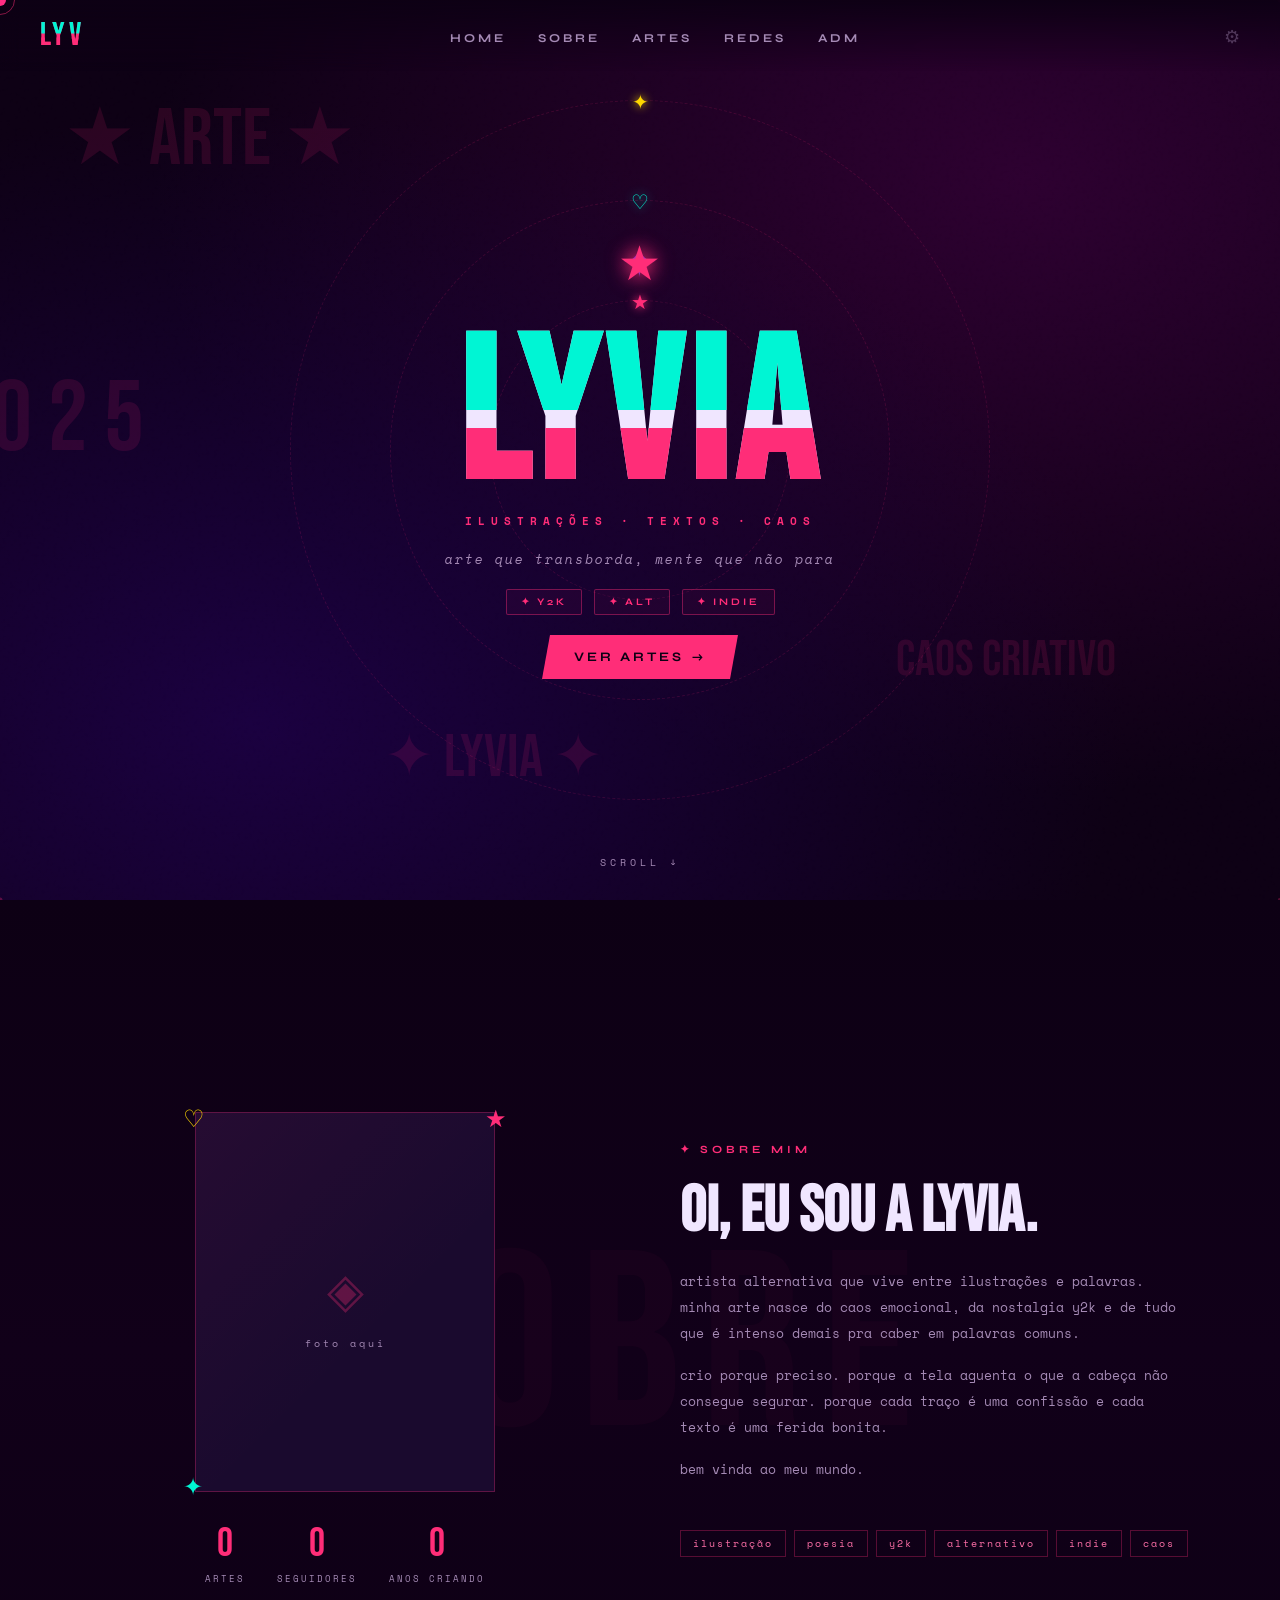
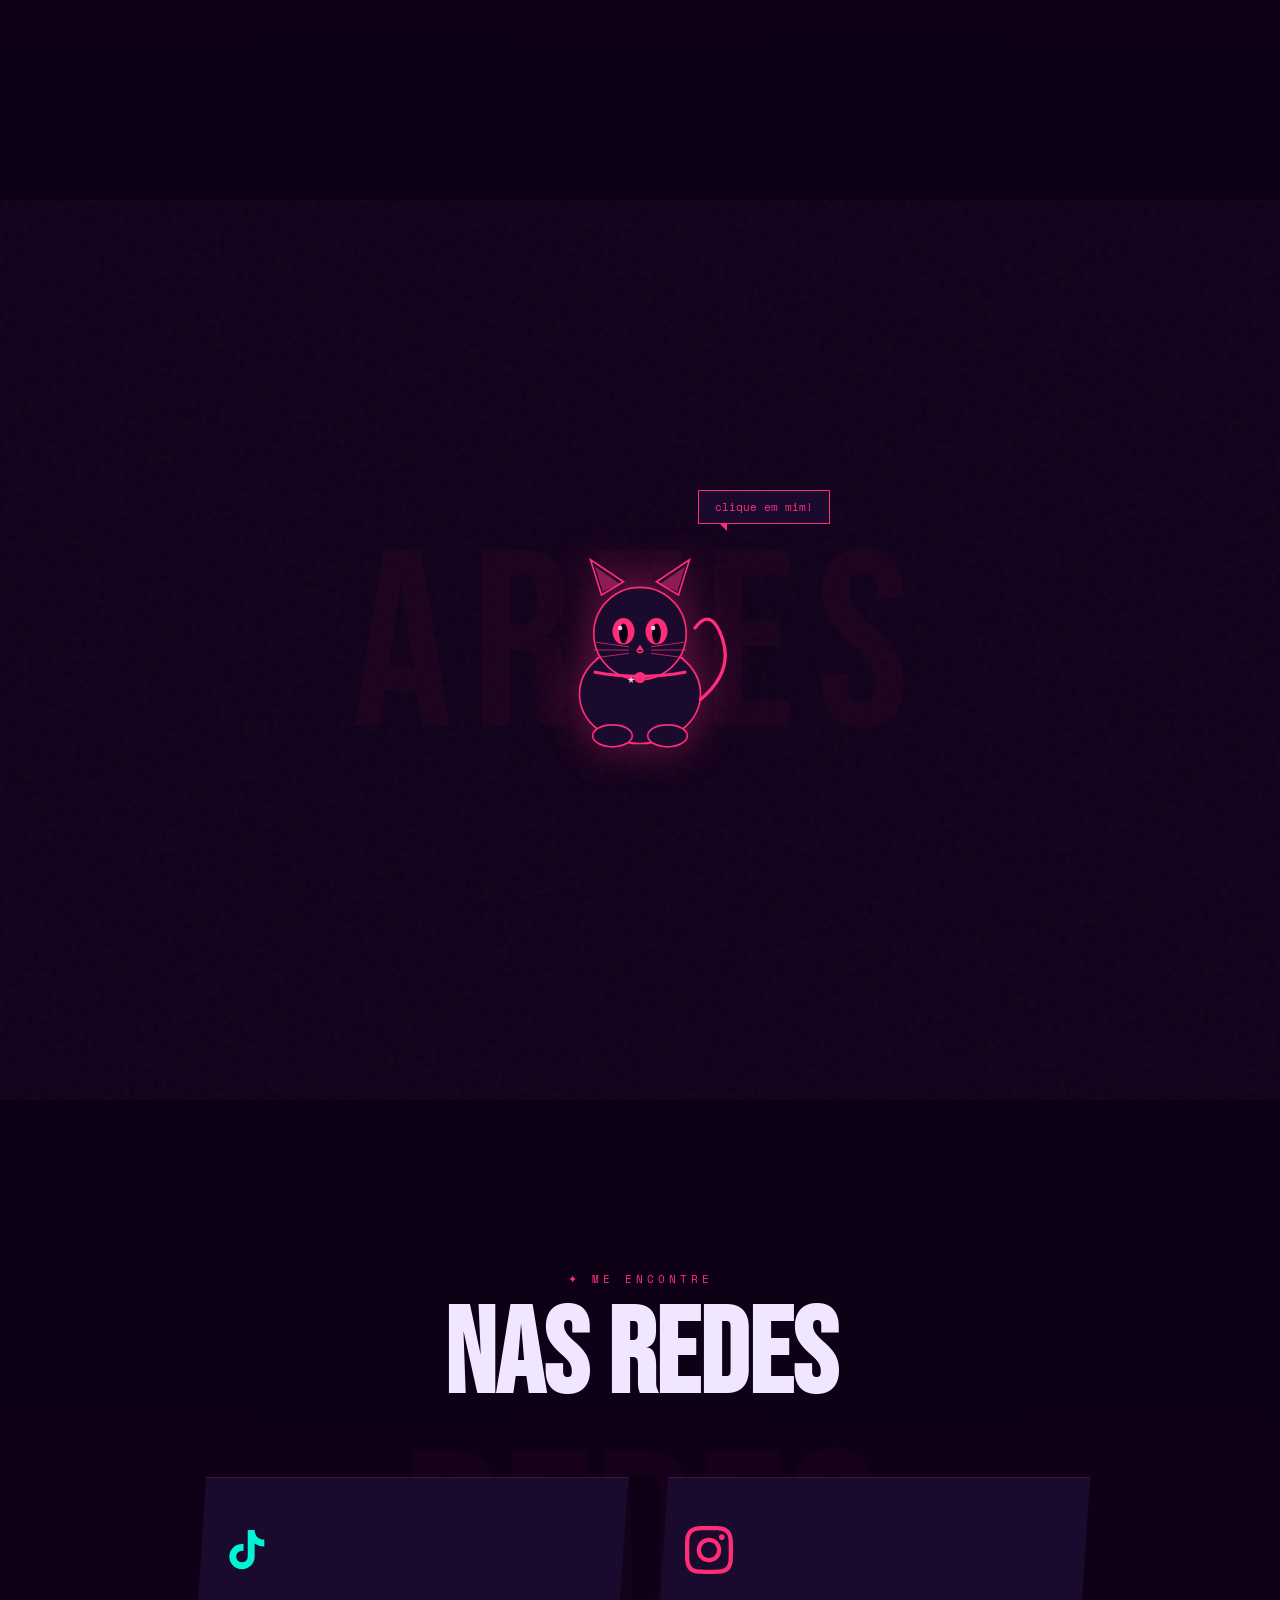
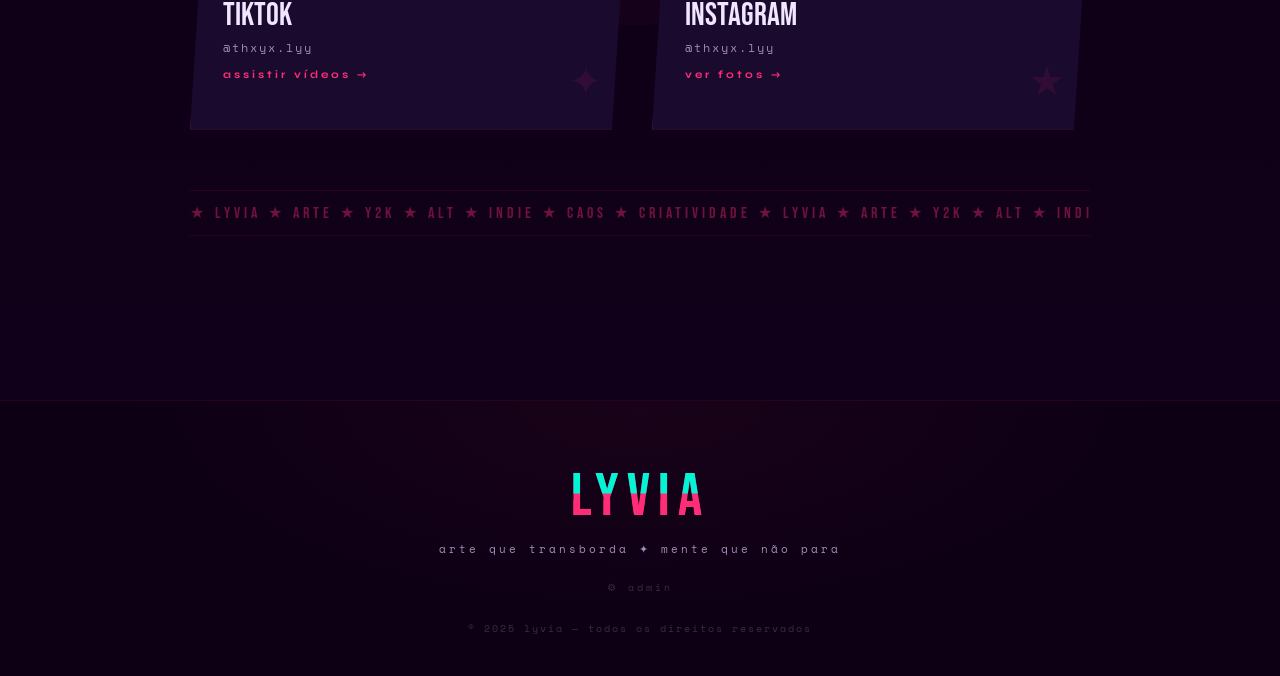
==== commit ccf197b4: "Update index.html" ====
--- a/index.html
+++ b/index.html
@@ -29,6 +29,7 @@
     <li><a href="#sobre" class="nav-link">SOBRE</a></li>
     <li><a href="#artes" class="nav-link">ARTES</a></li>
     <li><a href="#redes" class="nav-link">REDES</a></li>
+    <li><a href="admin.html" class="nav-link">ADM</a></li>
   </ul>
   <a href="admin.html" class="nav-admin">⚙</a>
 </nav>
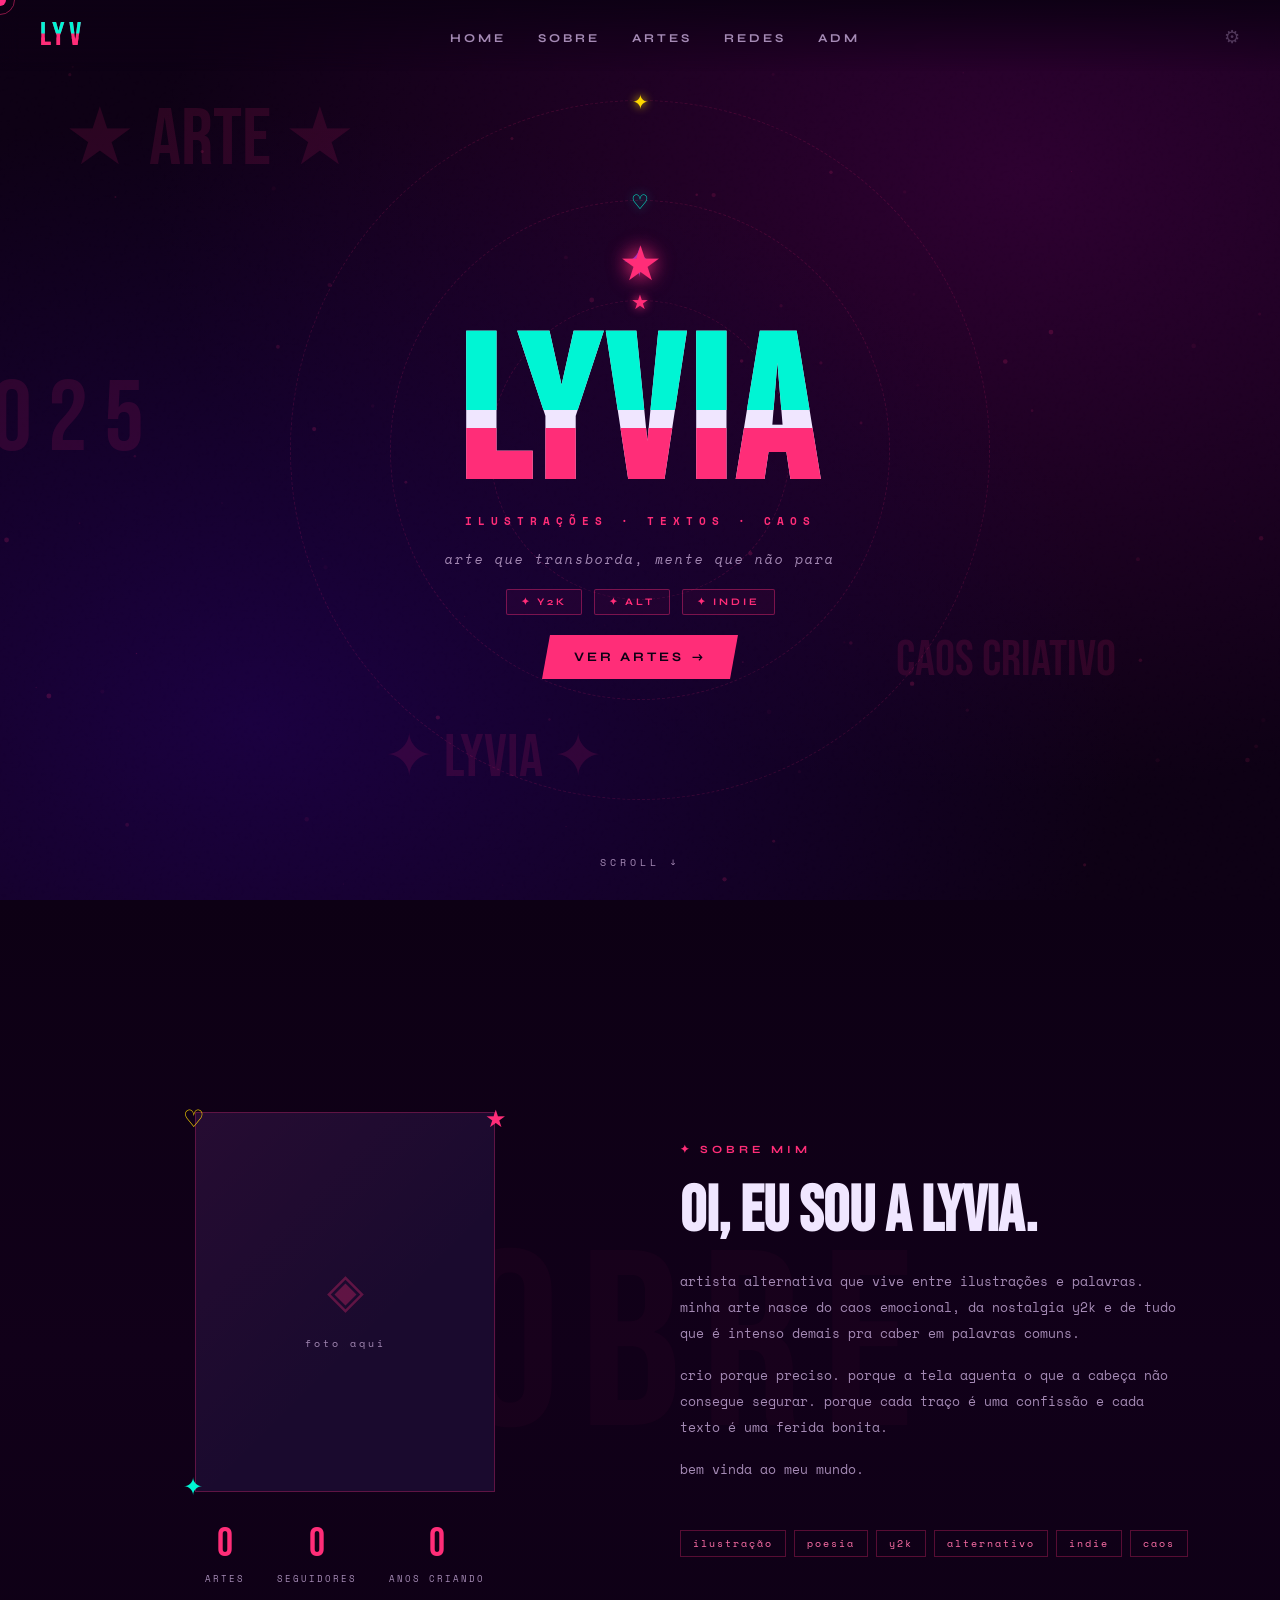
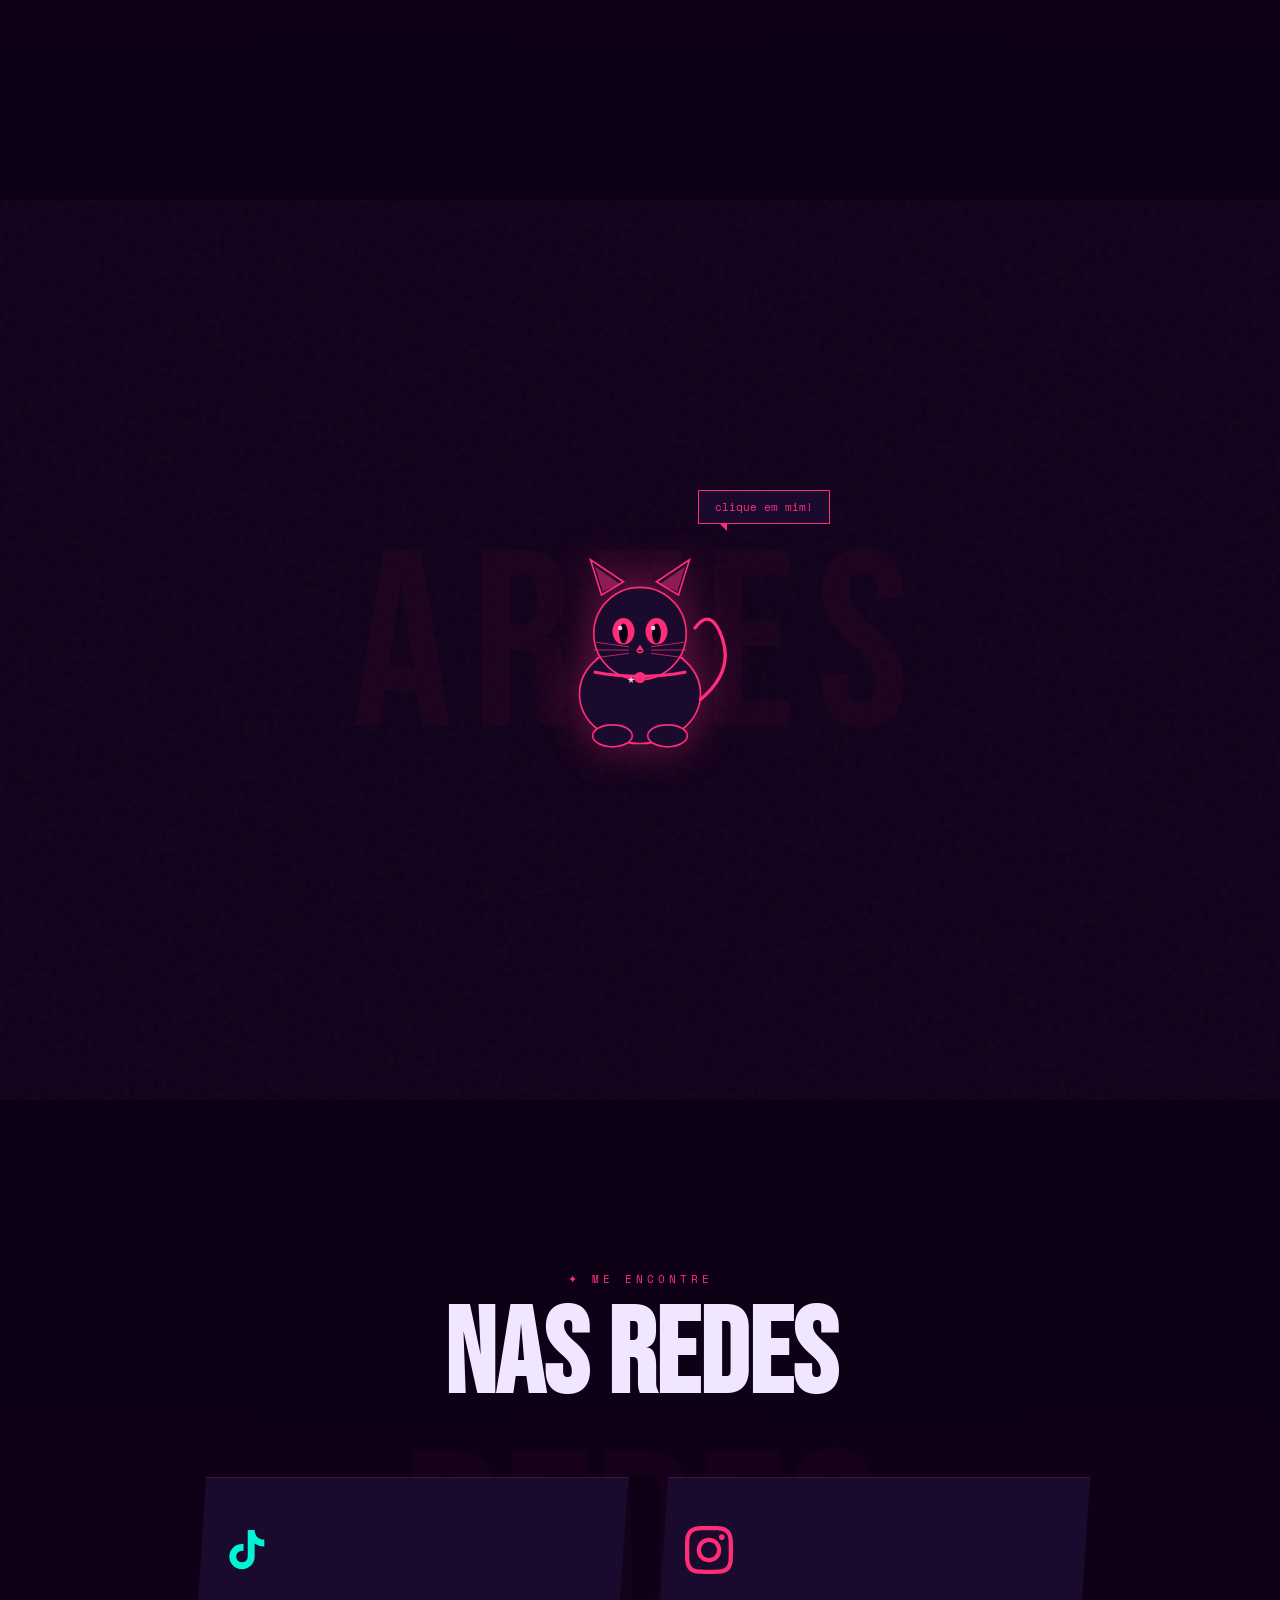
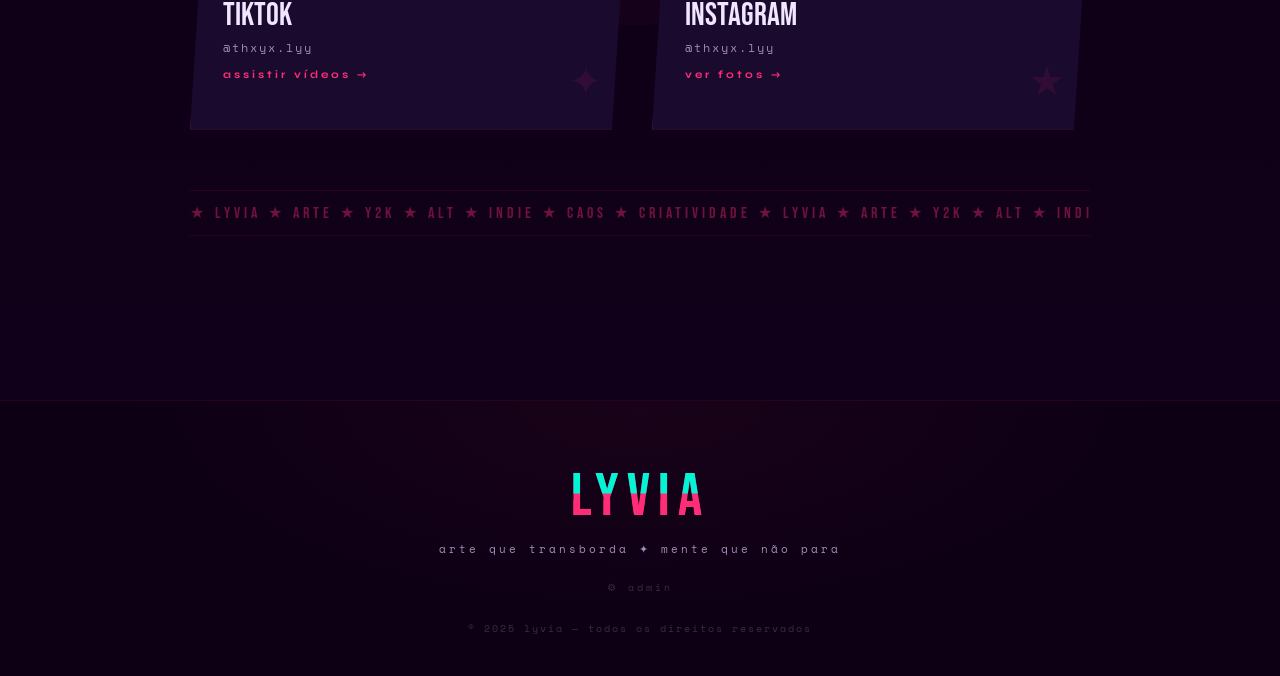
==== commit d5fb75d2: "Update index.html" ====
--- a/index.html
+++ b/index.html
@@ -206,11 +206,11 @@
     <!-- Options popup -->
     <div class="cat-options" id="catOptions">
       <button class="cat-opt-btn" onclick="showGallery('ilustracoes')">
-        <span class="cob-icon">🎨</span>
+        <span class="cob-icon"><img src="Frame 3.png"></span>
         <span class="cob-label">ILUSTRAÇÕES</span>
       </button>
       <button class="cat-opt-btn" onclick="showGallery('textos')">
-        <span class="cob-icon">✍️</span>
+        <span class="cob-icon"><img src="Frame 4.png"></span>
         <span class="cob-label">TEXTOS</span>
       </button>
     </div>
